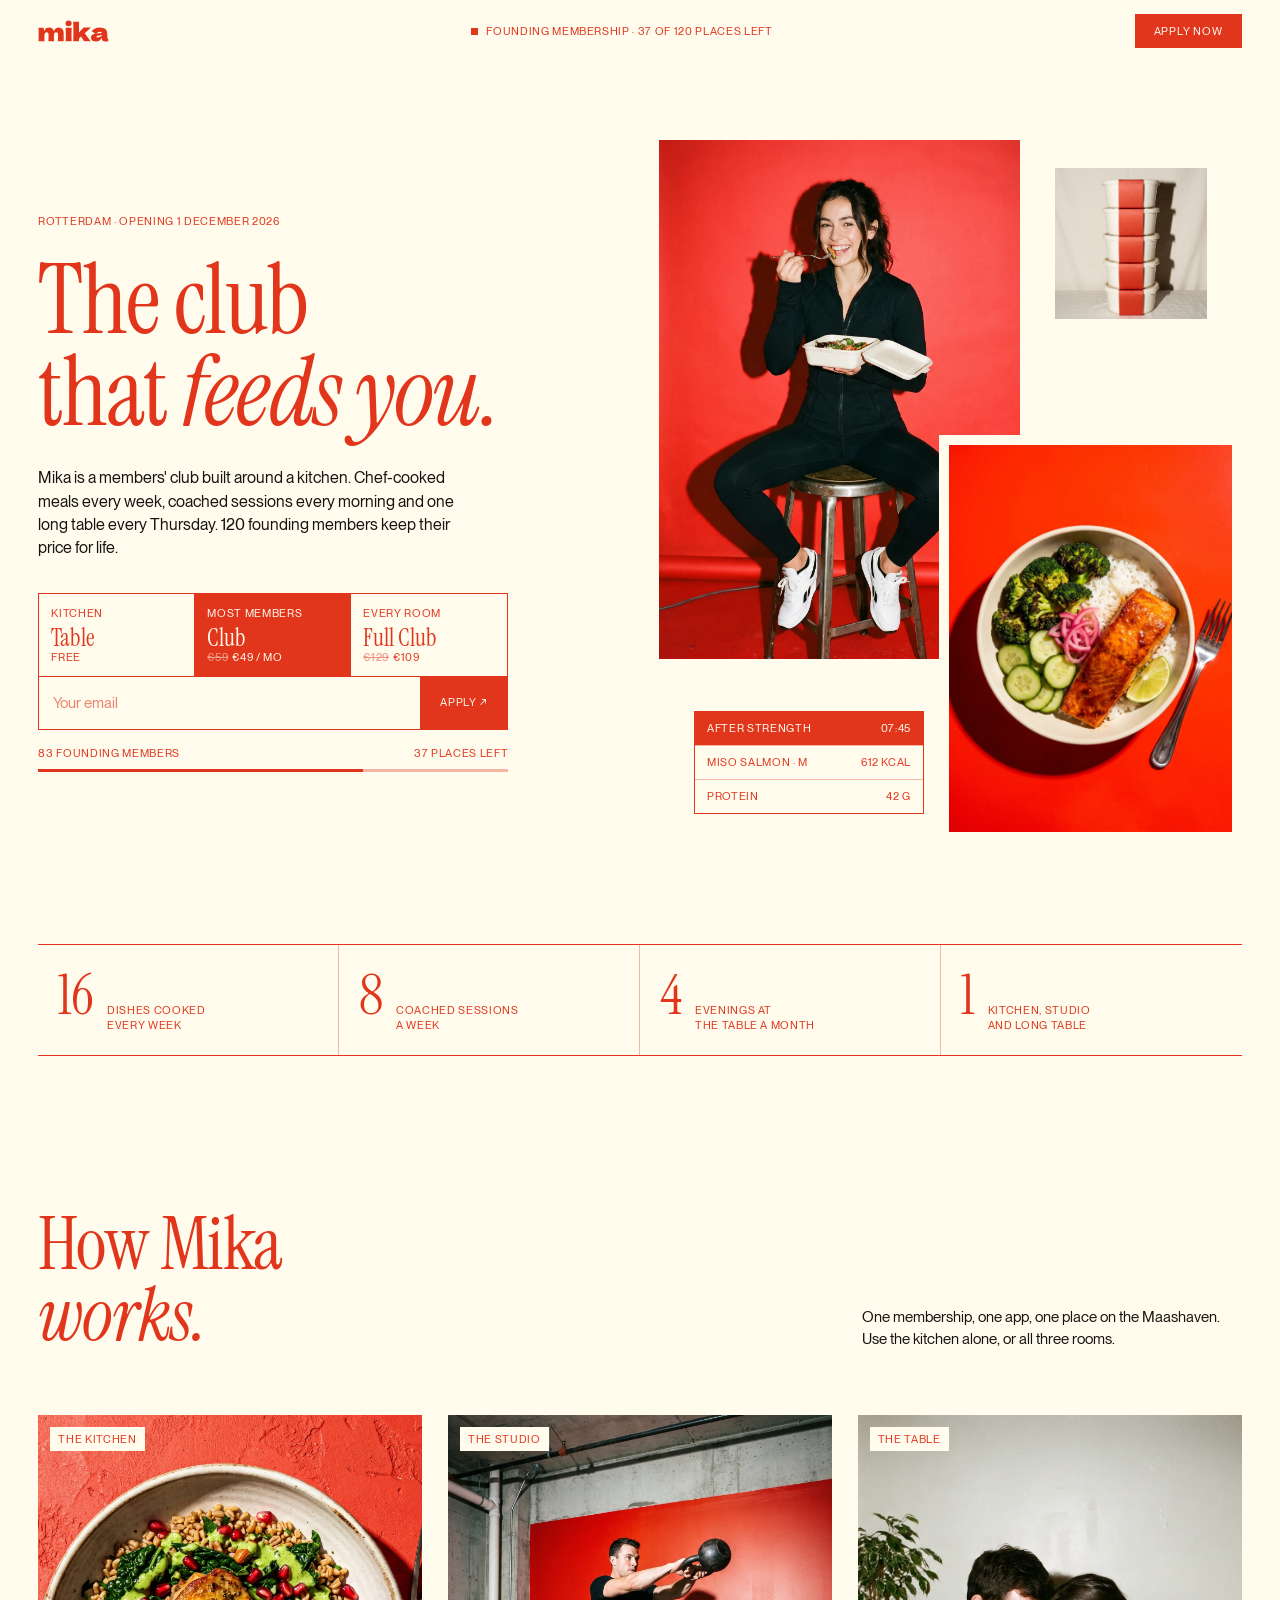
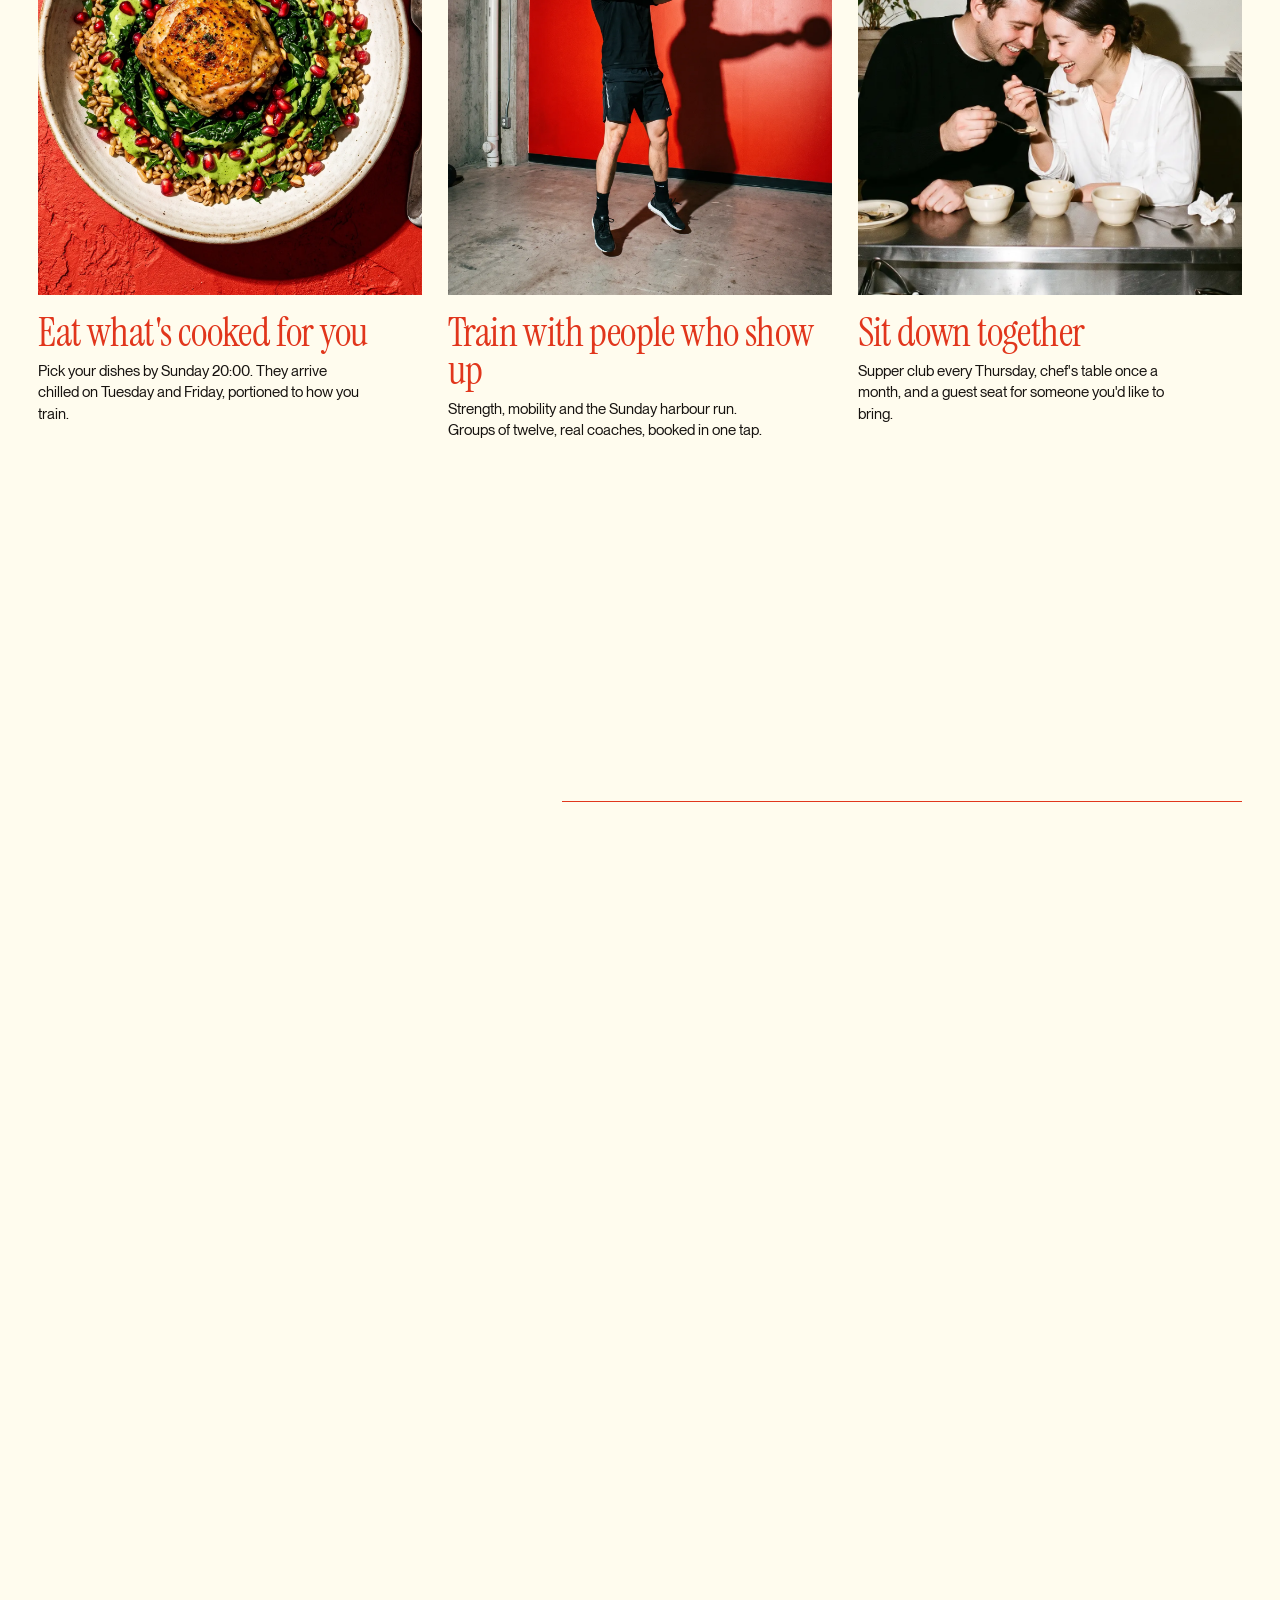
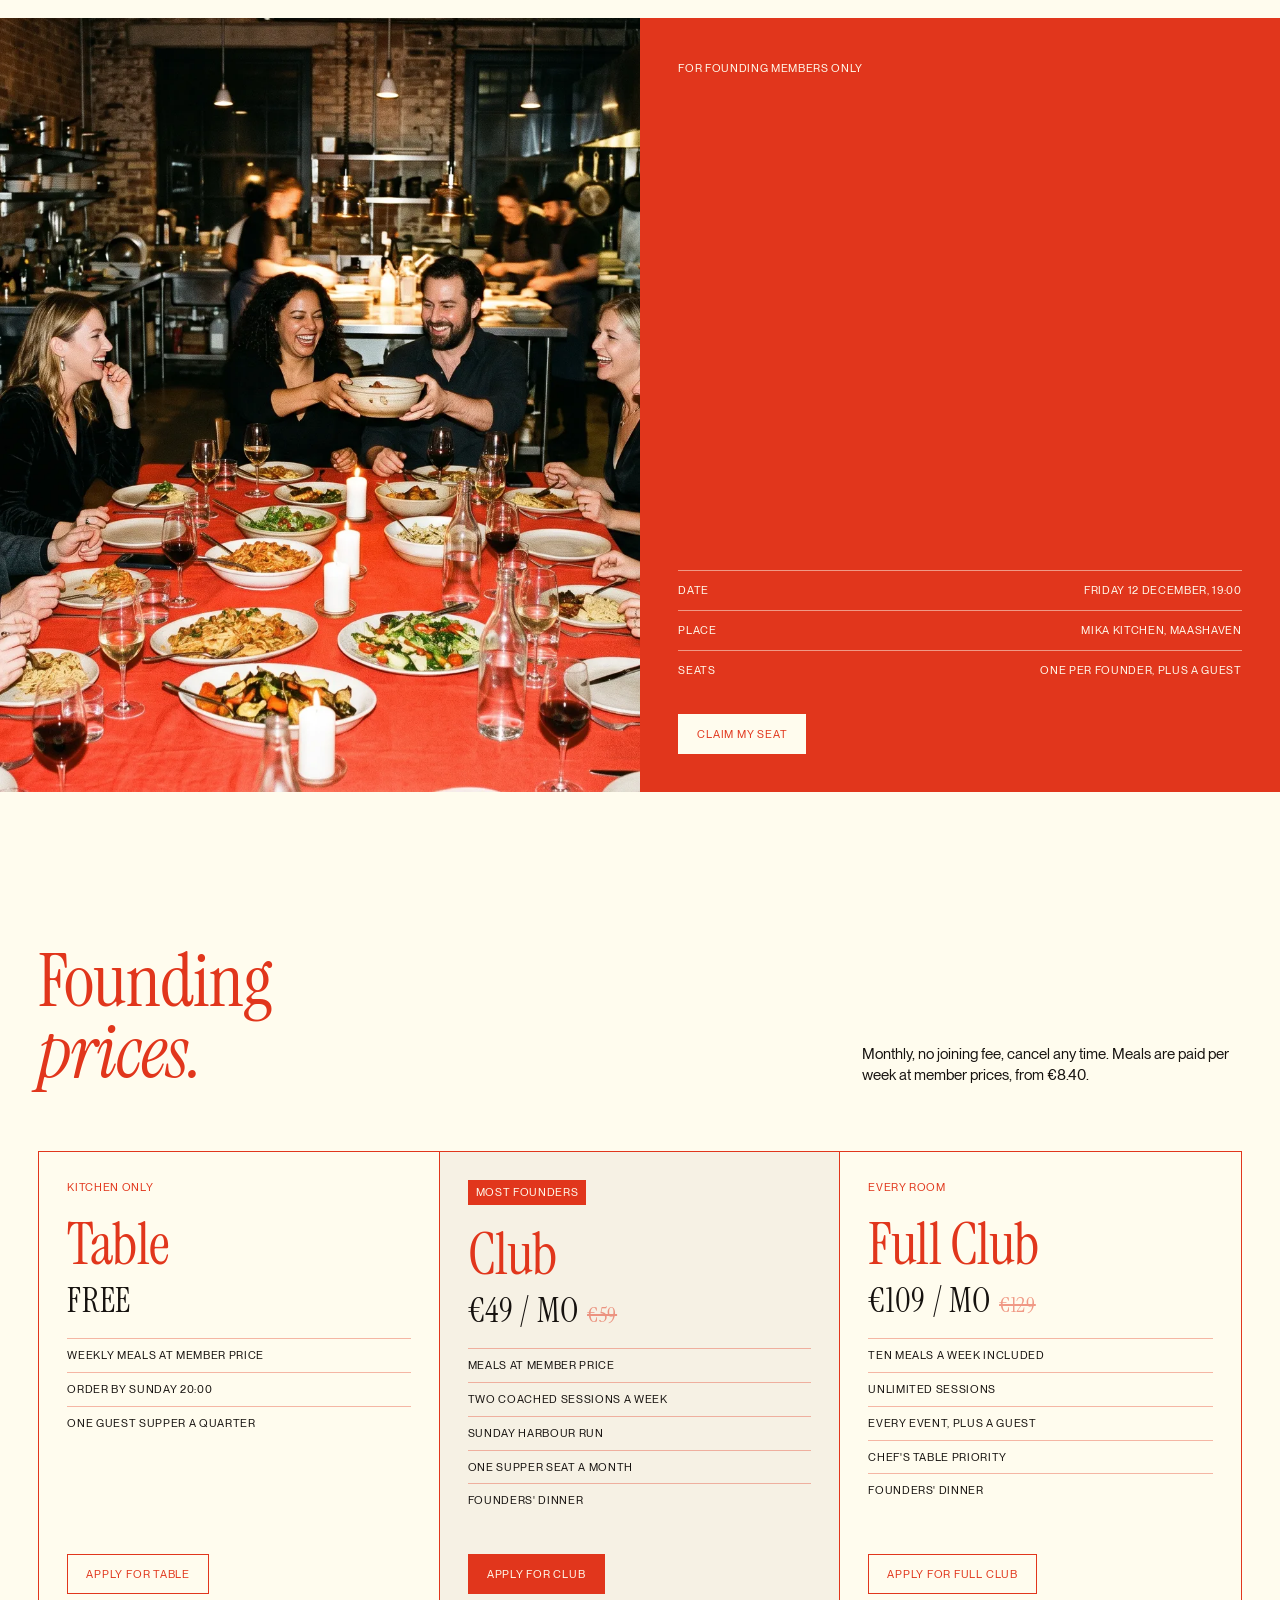
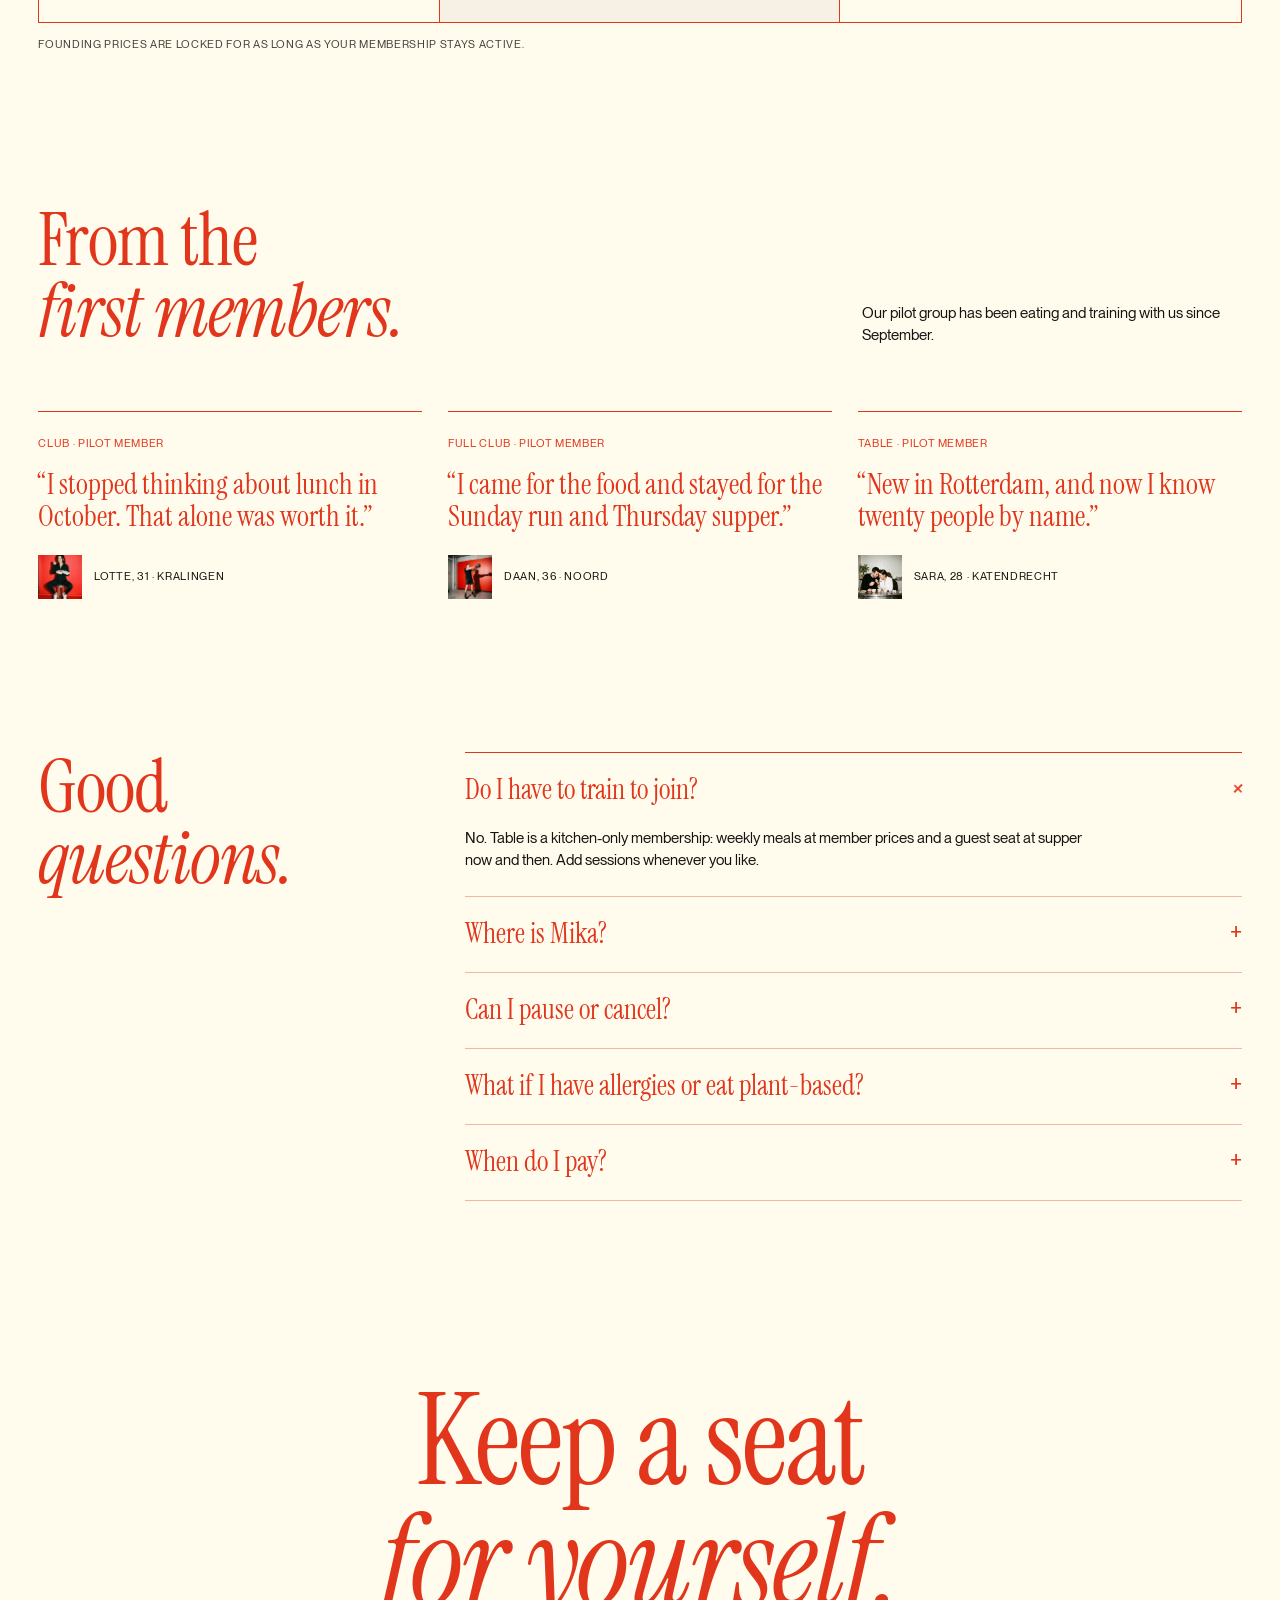
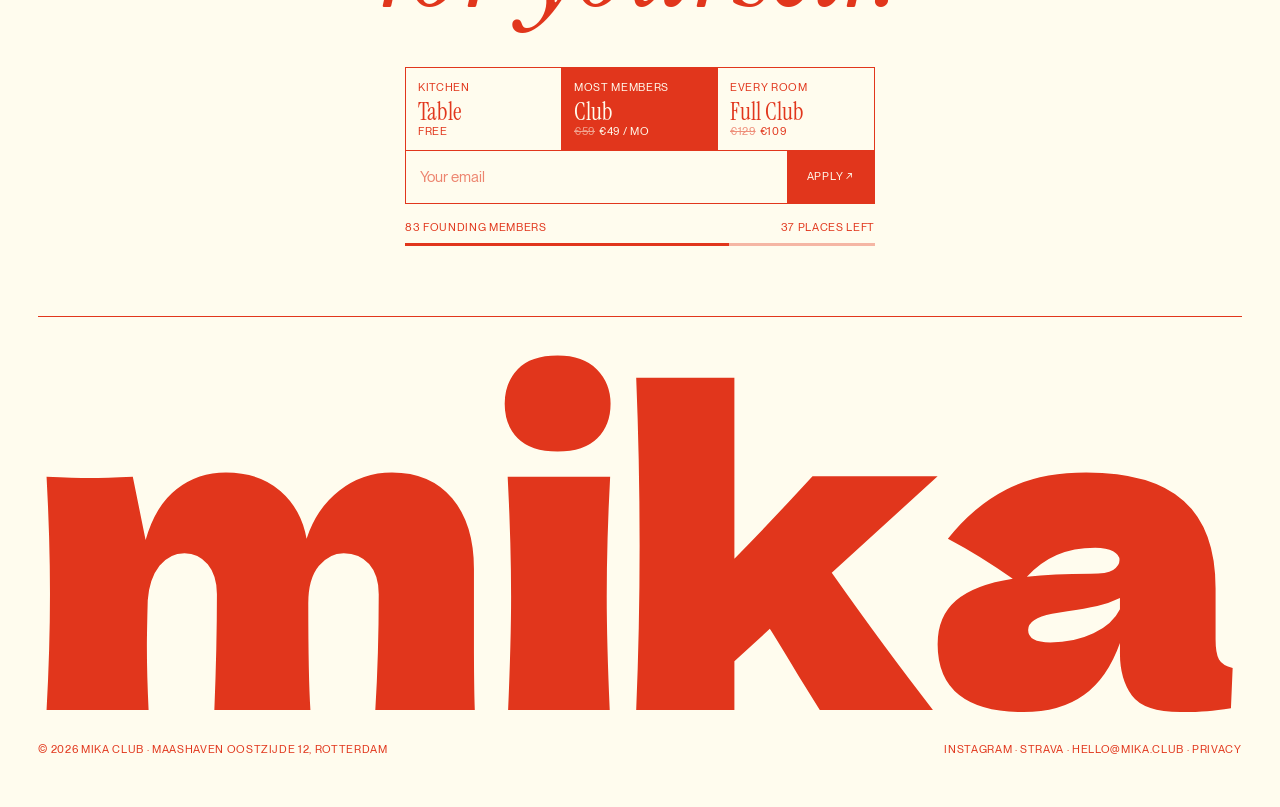
==== index.html @ 48dbf52e "Mika: founding landing page and three homepage directions Co-Authored-By: Claude Opus 5.5 <noreply@a" ====
<!doctype html>
<html lang="en">
<head>
<meta charset="utf-8">
<meta name="viewport" content="width=device-width,initial-scale=1">
<title>Mika · Founding membership</title>
<meta name="description" content="Mika is a members' club in Rotterdam: chef-cooked meals, coached sessions and evenings at one long table. 120 founding places.">
<link rel="stylesheet" href="css/base.css">
<style>
body{color:var(--red)}
.nav{position:sticky;top:0;z-index:30;display:flex;justify-content:space-between;align-items:center;padding:14px var(--pad);background:var(--cream);border-bottom:1px solid transparent;transition:border-color .3s}
.nav.line{border-color:var(--rule)}
.nav .wm{height:22px}
.nav .mid{display:flex;gap:8px;align-items:center}
.nav .dot{width:7px;height:7px;background:var(--red);animation:bl 1.6s infinite}
@keyframes bl{50%{opacity:.25}}
.nav .btn{height:34px}

/* hero */
.hero{display:grid;grid-template-columns:1fr 1fr;gap:var(--pad);padding:clamp(40px,6vw,80px) var(--pad) clamp(70px,8vw,110px);min-height:calc(100vh - 62px);align-items:center}
.hero h1{font-size:clamp(64px,7.6vw,124px)}
.hero h1 em{font-style:italic}
.hero .lead{max-width:440px;margin:28px 0 34px;color:var(--ink);font-size:16px}
.apply{max-width:470px;border:1px solid var(--red);background:var(--cream)}
.apply .seg{display:grid;grid-template-columns:repeat(3,1fr)}
.apply .seg label{position:relative;cursor:pointer;padding:12px 12px 11px;border-right:1px solid var(--red);border-bottom:1px solid var(--red)}
.apply .seg label:last-child{border-right:0}
.apply .seg input{position:absolute;opacity:0}
.apply .seg b{display:block;font-family:var(--serif);font-weight:400;font-size:24px;line-height:1;text-transform:none;letter-spacing:0;margin-top:5px}
.apply .seg s{opacity:.55;margin-right:4px}
.apply .seg label:has(input:checked){background:var(--red);color:var(--cream)}
.apply .row{display:flex}
.apply input[type=email]{flex:1;min-width:0;border:0;background:none;font:inherit;font-size:15px;color:var(--ink);padding:0 14px;height:52px;outline:0}
.apply input[type=email]::placeholder{color:var(--red);opacity:.6}
.apply button{background:var(--red);color:var(--cream);padding:0 20px;font-size:11px;letter-spacing:.07em;text-transform:uppercase;transition:background .2s}
.apply button:hover{background:var(--ink)}
.apply.sent .row{display:none}
.apply .ok{display:none;padding:16px 14px;color:var(--ink)}
.apply.sent .ok{display:block}
.meter{max-width:470px;margin-top:16px}
.meter .bar{height:3px;background:var(--rule);margin-top:8px}
.meter .bar i{display:block;height:100%;width:69%;background:var(--red)}
.meter .t{display:flex;justify-content:space-between}

.collage{position:relative;height:min(78vh,760px)}
.collage figure{position:absolute;overflow:hidden}
.collage .c1{left:0;top:0;width:62%;height:74%}
.collage .c2{right:0;bottom:0;width:52%;height:58%;border:10px solid var(--cream)}
.collage .c3{right:6%;top:4%;width:26%;aspect-ratio:1}
.collage .slip{position:absolute;left:6%;bottom:4%;width:230px;background:var(--cream);border:1px solid var(--red)}
.slip div{display:flex;justify-content:space-between;padding:9px 12px;border-top:1px solid var(--rule)}
.slip div:first-child{border-top:0;background:var(--red);color:var(--cream)}

/* strip */
.strip{display:grid;grid-template-columns:repeat(4,1fr);border-block:1px solid var(--red);margin:0 var(--pad)}
.strip div{padding:22px 20px;border-right:1px solid var(--rule);display:flex;align-items:baseline;gap:14px}
.strip div:last-child{border-right:0}
.strip b{font-family:var(--serif);font-weight:400;font-size:56px;line-height:1;letter-spacing:-.02em}

.sec{padding:clamp(110px,12vw,180px) var(--pad) 0}
.hd{display:grid;grid-template-columns:1fr 1fr;gap:var(--pad);align-items:end;margin-bottom:clamp(44px,5vw,70px)}
.hd h2{font-size:clamp(50px,5.8vw,92px)}
.hd h2 em{font-style:italic}
.hd p{max-width:380px;justify-self:end;color:var(--ink)}

.steps{display:grid;grid-template-columns:repeat(3,1fr);gap:clamp(14px,2vw,26px)}
.step .im{aspect-ratio:4/5;overflow:hidden;position:relative}
.step .im span{position:absolute;left:12px;top:12px;background:var(--cream);padding:5px 8px}
.step h3{font-size:40px;margin:18px 0 10px}
.step p{color:var(--ink);max-width:330px}

.perks{display:grid;grid-template-columns:5fr 7fr;gap:var(--pad);align-items:start}
.perks .im{aspect-ratio:4/5;overflow:hidden;position:sticky;top:90px}
.perks ol{list-style:none;border-top:1px solid var(--red);counter-reset:p}
.perks li{display:grid;grid-template-columns:70px 1fr auto;gap:18px;align-items:baseline;padding:24px 0;border-bottom:1px solid var(--rule)}
.perks li::before{counter-increment:p;content:counter(p,upper-roman);font-family:var(--serif);font-size:26px}
.perks h3{font-size:clamp(32px,3vw,44px)}
.perks li p{color:var(--ink);margin-top:8px;max-width:440px}
.perks .tag{white-space:nowrap}

.band{margin-top:clamp(110px,12vw,180px);display:grid;grid-template-columns:1fr 1fr;background:var(--red);color:var(--cream)}
.band .im{min-height:86vh;overflow:hidden}
.band .tx{padding:var(--pad);display:flex;flex-direction:column;justify-content:space-between}
.band h2{font-size:clamp(58px,6.6vw,108px);margin-top:18px}
.band h2 em{font-style:italic}
.band p{max-width:400px;margin-top:22px;font-size:16px}
.band .list div{display:flex;justify-content:space-between;padding:12px 0;border-top:1px solid rgba(255,252,238,.5)}
.band .btn{margin-top:24px;background:var(--cream);color:var(--red);border-color:var(--cream)}

.price{display:grid;grid-template-columns:repeat(3,1fr);border:1px solid var(--red)}
.pc{padding:28px;display:flex;flex-direction:column;gap:12px;border-right:1px solid var(--red);min-height:470px}
.pc:last-child{border-right:0}
.pc.hi{background:var(--paper)}
.pc .flag{align-self:flex-start;background:var(--red);color:var(--cream);padding:5px 8px}
.pc h3{font-size:58px;margin-top:10px}
.pc .pr{font-family:var(--serif);font-size:34px;color:var(--ink);line-height:1}
.pc .pr s{color:var(--red);opacity:.5;font-size:22px;margin-left:8px}
.pc ul{list-style:none;flex:1;margin-top:8px;color:var(--ink)}
.pc li{padding:9px 0;border-top:1px solid var(--rule)}
.pc .btn{align-self:flex-start}
.pc.hi .btn{background:var(--red);color:var(--cream);border-color:var(--red)}
.note{margin-top:14px;color:var(--ink);opacity:.8}

.voices{display:grid;grid-template-columns:repeat(3,1fr);gap:clamp(14px,2vw,26px)}
.voice{border-top:1px solid var(--red);padding-top:20px}
.voice blockquote{font-family:var(--serif);font-size:clamp(26px,2.3vw,34px);line-height:1.08;margin:16px 0 22px}
.voice .who{display:flex;gap:12px;align-items:center;color:var(--ink)}
.voice .who i{width:44px;height:44px;overflow:hidden;display:block;flex:none}

.faq{border-top:1px solid var(--red);max-width:980px}
.faq details{border-bottom:1px solid var(--rule)}
.faq summary{list-style:none;cursor:pointer;display:flex;justify-content:space-between;gap:20px;padding:22px 0;font-family:var(--serif);font-size:clamp(24px,2.2vw,32px);line-height:1.1}
.faq summary::-webkit-details-marker{display:none}
.faq summary::after{content:"+";font-family:var(--sans);font-size:22px;transition:transform .3s}
.faq details[open] summary::after{transform:rotate(45deg)}
.faq p{color:var(--ink);max-width:640px;padding:0 0 24px}
.faqwrap{display:grid;grid-template-columns:4fr 8fr;gap:var(--pad)}
.faqwrap h2{font-size:clamp(50px,5.8vw,92px)}

.final{text-align:center;padding:clamp(130px,14vw,210px) var(--pad) 70px}
.final h2{font-size:clamp(70px,10vw,160px)}
.final h2 em{font-style:italic}
.final .apply{margin:44px auto 0;text-align:left}
.final .meter{margin:16px auto 0}
footer{padding:0 var(--pad) 50px}
footer .wm{width:100%;height:auto;border-top:1px solid var(--red);padding-top:30px}
footer .row{display:flex;justify-content:space-between;flex-wrap:wrap;gap:10px;margin-top:22px}

.mcta{display:none}
@media (max-width:900px){
  .nav .mid{display:none}
  .hero,.hd,.perks,.band,.faqwrap{grid-template-columns:1fr}
  .hero{min-height:0}
  .collage{height:110vw}
  .hd p{justify-self:start}
  .strip{grid-template-columns:1fr 1fr}.strip div:nth-child(2){border-right:0}.strip div:nth-child(-n+2){border-bottom:1px solid var(--rule)}
  .strip b{font-size:42px}
  .steps,.price,.voices{grid-template-columns:1fr}
  .pc{border-right:0;border-bottom:1px solid var(--red);min-height:0}
  .perks .im{position:static}
  .perks li{grid-template-columns:44px 1fr}.perks .tag{grid-column:2;justify-self:start}
  .band .im{min-height:60vh}
  .apply .seg b{font-size:20px}
  .mcta{display:flex;position:fixed;left:12px;right:12px;bottom:12px;z-index:40;justify-content:center;height:48px;align-items:center;background:var(--red);color:var(--cream);font-size:11px;letter-spacing:.07em;text-transform:uppercase}
}
</style>
</head>
<body>
<header class="nav cap" id="nav">
  <a href="#top" aria-label="Mika"><svg class="wm" viewBox="0 0 2818 875"><use href="#wl"/></svg></a>
  <div class="mid"><i class="dot"></i><span>Founding membership · 37 of 120 places left</span></div>
  <a class="btn fill" href="#apply">Apply now</a>
</header>

<section class="hero" id="top">
  <div>
    <span class="cap reveal">Rotterdam · Opening 1 December 2026</span>
    <h1 class="serif reveal" style="margin-top:22px">The club<br>that <em>feeds you.</em></h1>
    <p class="lead reveal">Mika is a members' club built around a kitchen. Chef-cooked meals every week, coached sessions every morning and one long table every Thursday. 120 founding members keep their price for life.</p>
    <form class="apply cap reveal" id="apply" onsubmit="return send(this)">
      <div class="seg" role="radiogroup" aria-label="Membership">
        <label><input type="radio" name="m" value="Table">Kitchen<b>Table</b>Free</label>
        <label><input type="radio" name="m" value="Club" checked>Most members<b>Club</b><s>€59</s>€49 / mo</label>
        <label><input type="radio" name="m" value="Full Club">Every room<b>Full Club</b><s>€129</s>€109</label>
      </div>
      <div class="row"><input type="email" required placeholder="Your email" aria-label="Email"><button type="submit">Apply ↗</button></div>
      <div class="ok">You're on the list for <span class="pick">Club</span>. We'll email your founding invite before 1 December.</div>
    </form>
    <div class="meter cap reveal"><div class="t"><span>83 founding members</span><span>37 places left</span></div><div class="bar"><i></i></div></div>
  </div>
  <div class="collage reveal">
    <figure class="c1"><img src="img/athlete.webp" alt="A member eating from a Mika container after training"></figure>
    <figure class="c3"><img src="img/stack.webp" alt="Mika containers stacked"></figure>
    <figure class="c2"><img src="img/hero-salmon.webp" alt="Miso salmon bowl on red"></figure>
    <div class="slip cap"><div><span>After strength</span><span>07:45</span></div><div><span>Miso salmon · M</span><span>612 kcal</span></div><div><span>Protein</span><span>42 g</span></div></div>
  </div>
</section>

<div class="strip cap">
  <div><b>16</b><span>dishes cooked<br>every week</span></div>
  <div><b>8</b><span>coached sessions<br>a week</span></div>
  <div><b>4</b><span>evenings at<br>the table a month</span></div>
  <div><b>1</b><span>kitchen, studio<br>and long table</span></div>
</div>

<section class="sec">
  <div class="hd"><h2 class="serif reveal">How Mika<br><em>works.</em></h2><p class="reveal">One membership, one app, one place on the Maashaven. Use the kitchen alone, or all three rooms.</p></div>
  <div class="steps">
    <article class="step reveal"><div class="im"><img src="img/chicken.webp" alt="Chicken freekeh bowl"><span class="cap">The kitchen</span></div><h3 class="serif">Eat what's cooked for you</h3><p>Pick your dishes by Sunday 20:00. They arrive chilled on Tuesday and Friday, portioned to how you train.</p></article>
    <article class="step reveal"><div class="im"><img src="img/kettlebell.webp" alt="Kettlebell training"><span class="cap">The studio</span></div><h3 class="serif">Train with people who show up</h3><p>Strength, mobility and the Sunday harbour run. Groups of twelve, real coaches, booked in one tap.</p></article>
    <article class="step reveal"><div class="im"><img src="img/counter.webp" alt="Members sharing food"><span class="cap">The table</span></div><h3 class="serif">Sit down together</h3><p>Supper club every Thursday, chef's table once a month, and a guest seat for someone you'd like to bring.</p></article>
  </div>
</section>

<section class="sec">
  <div class="hd"><h2 class="serif reveal">Why join<br><em>as a founder.</em></h2><p class="reveal">Founding membership closes when 120 places are taken or on 1 December, whichever comes first.</p></div>
  <div class="perks">
    <div class="im reveal"><img src="img/group.webp" alt="Mika founding members" style="object-position:30% 50%"></div>
    <ol>
      <li class="reveal"><div><h3 class="serif">Your price, for life</h3><p>Club at €49 instead of €59, Full Club at €109 instead of €129, for as long as you stay a member.</p></div><span class="tag cap">Save up to €240 a year</span></li>
      <li class="reveal"><div><h3 class="serif">The founders' dinner</h3><p>One night only, on Friday 12 December, before the doors open to everyone else.</p></div><span class="tag cap">120 seats</span></li>
      <li class="reveal"><div><h3 class="serif">First pick, every week</h3><p>Founders book sessions and supper seats 24 hours before everyone else.</p></div><span class="tag cap">Priority booking</span></li>
      <li class="reveal"><div><h3 class="serif">Three guest passes</h3><p>Bring a friend to a session, a supper or both. On us, in your first three months.</p></div><span class="tag cap">Worth €75</span></li>
      <li class="reveal"><div><h3 class="serif">Your name on the table</h3><p>Every founder is engraved on the long table in the Maashaven kitchen.</p></div><span class="tag cap">Permanent</span></li>
    </ol>
  </div>
</section>

<section class="band">
  <div class="im"><img src="img/supper.webp" alt="A long red table at a Mika supper"></div>
  <div class="tx">
    <div>
      <span class="cap">For founding members only</span>
      <h2 class="serif reveal">The founders'<br><em>dinner.</em></h2>
      <p class="reveal">Six courses from our head chef, the whole kitchen open, and the first time all 120 founders sit at one table.</p>
    </div>
    <div class="cap">
      <div class="list"><div><span>Date</span><span>Friday 12 December, 19:00</span></div><div><span>Place</span><span>Mika kitchen, Maashaven</span></div><div><span>Seats</span><span>One per founder, plus a guest</span></div></div>
      <a class="btn" href="#apply">Claim my seat</a>
    </div>
  </div>
</section>

<section class="sec">
  <div class="hd"><h2 class="serif reveal">Founding<br><em>prices.</em></h2><p class="reveal">Monthly, no joining fee, cancel any time. Meals are paid per week at member prices, from €8.40.</p></div>
  <div class="price cap">
    <div class="pc reveal"><span>Kitchen only</span><h3 class="serif">Table</h3><span class="pr">Free</span><ul><li>Weekly meals at member price</li><li>Order by Sunday 20:00</li><li>One guest supper a quarter</li></ul><a class="btn" href="#apply">Apply for Table</a></div>
    <div class="pc hi reveal"><span class="flag">Most founders</span><h3 class="serif">Club</h3><span class="pr">€49 / mo<s>€59</s></span><ul><li>Meals at member price</li><li>Two coached sessions a week</li><li>Sunday harbour run</li><li>One supper seat a month</li><li>Founders' dinner</li></ul><a class="btn" href="#apply" data-pick="Club">Apply for Club</a></div>
    <div class="pc reveal"><span>Every room</span><h3 class="serif">Full Club</h3><span class="pr">€109 / mo<s>€129</s></span><ul><li>Ten meals a week included</li><li>Unlimited sessions</li><li>Every event, plus a guest</li><li>Chef's table priority</li><li>Founders' dinner</li></ul><a class="btn" href="#apply" data-pick="Full Club">Apply for Full Club</a></div>
  </div>
  <p class="note cap">Founding prices are locked for as long as your membership stays active.</p>
</section>

<section class="sec">
  <div class="hd"><h2 class="serif reveal">From the<br><em>first members.</em></h2><p class="reveal">Our pilot group has been eating and training with us since September.</p></div>
  <div class="voices">
    <div class="voice reveal"><span class="cap">Club · Pilot member</span><blockquote>“I stopped thinking about lunch in October. That alone was worth it.”</blockquote><div class="who cap"><i><img src="img/athlete.webp" alt=""></i><span>Lotte, 31 · Kralingen</span></div></div>
    <div class="voice reveal"><span class="cap">Full Club · Pilot member</span><blockquote>“I came for the food and stayed for the Sunday run and Thursday supper.”</blockquote><div class="who cap"><i><img src="img/kettlebell.webp" alt=""></i><span>Daan, 36 · Noord</span></div></div>
    <div class="voice reveal"><span class="cap">Table · Pilot member</span><blockquote>“New in Rotterdam, and now I know twenty people by name.”</blockquote><div class="who cap"><i><img src="img/counter.webp" alt=""></i><span>Sara, 28 · Katendrecht</span></div></div>
  </div>
</section>

<section class="sec">
  <div class="faqwrap">
    <h2 class="serif reveal">Good<br><em>questions.</em></h2>
    <div class="faq">
      <details open><summary>Do I have to train to join?</summary><p>No. Table is a kitchen-only membership: weekly meals at member prices and a guest seat at supper now and then. Add sessions whenever you like.</p></details>
      <details><summary>Where is Mika?</summary><p>The kitchen, studio and long table are on the Maashaven in Rotterdam-Zuid. Meals are delivered by electric van across Rotterdam on Tuesday and Friday.</p></details>
      <details><summary>Can I pause or cancel?</summary><p>Yes, any week before Sunday 20:00, from the app. Pausing keeps your founding price; cancelling releases it to the waitlist.</p></details>
      <details><summary>What if I have allergies or eat plant-based?</summary><p>Every dish lists its allergens, and at least four of the sixteen dishes each week are plant-based. Your profile filters out what you can't eat.</p></details>
      <details><summary>When do I pay?</summary><p>Nothing until 1 December. We'll send your founding invite first, and your membership starts when you accept it.</p></details>
    </div>
  </div>
</section>

<section class="final">
  <h2 class="serif reveal">Keep a seat<br><em>for yourself.</em></h2>
  <form class="apply cap reveal" onsubmit="return send(this)">
    <div class="seg" role="radiogroup" aria-label="Membership">
      <label><input type="radio" name="m2" value="Table">Kitchen<b>Table</b>Free</label>
      <label><input type="radio" name="m2" value="Club" checked>Most members<b>Club</b><s>€59</s>€49 / mo</label>
      <label><input type="radio" name="m2" value="Full Club">Every room<b>Full Club</b><s>€129</s>€109</label>
    </div>
    <div class="row"><input type="email" required placeholder="Your email" aria-label="Email"><button type="submit">Apply ↗</button></div>
    <div class="ok">You're on the list for <span class="pick">Club</span>. We'll email your founding invite before 1 December.</div>
  </form>
  <div class="meter cap"><div class="t"><span>83 founding members</span><span>37 places left</span></div><div class="bar"><i></i></div></div>
</section>

<footer class="cap">
  <svg class="wm" viewBox="0 0 2818 875"><use href="#wl"/></svg>
  <div class="row"><span>© 2026 Mika Club · Maashaven Oostzijde 12, Rotterdam</span><span>Instagram · Strava · hello@mika.club · Privacy</span></div>
</footer>

<a class="mcta" href="#apply">Apply for a founding place</a>

<script src="js/base.js"></script>
<script>
function send(f){
  var r=f.querySelector('input[type=radio]:checked');
  f.querySelector('.pick').textContent=r?r.value:'Mika';
  f.classList.add('sent');return false;
}
document.querySelectorAll('[data-pick]').forEach(function(a){a.addEventListener('click',function(){
  var v=a.dataset.pick;document.querySelectorAll('#apply input[name=m]').forEach(function(i){i.checked=i.value===v});
})});
addEventListener('scroll',function(){document.getElementById('nav').classList.toggle('line',scrollY>20)},{passive:true});
</script>
</body>
</html>
---- css/base.css ----
@font-face{font-family:"Serif";src:url(../fonts/instrument-serif-latin-400-normal.woff2) format("woff2");font-weight:400;font-style:normal;font-display:swap}
@font-face{font-family:"Serif";src:url(../fonts/instrument-serif-latin-400-italic.woff2) format("woff2");font-weight:400;font-style:italic;font-display:swap}
@font-face{font-family:"Neue";src:url(../fonts/ppneue.woff2) format("woff2");font-weight:400;font-display:swap}

:root{
  --red:#E1361C;
  --red-d:#C42A13;
  --cream:#FFFCEE;
  --paper:#F6F1E4;
  --ink:#16120F;
  --rule:rgba(225,54,28,.35);
  --serif:"Serif",Georgia,serif;
  --sans:"Neue","Helvetica Neue",Helvetica,Arial,sans-serif;
  --pad:clamp(18px,3vw,44px);
}
*{box-sizing:border-box;margin:0;padding:0;border-radius:0!important}
html{-webkit-text-size-adjust:100%;scroll-behavior:smooth}
body{font-family:var(--sans);font-size:15px;line-height:1.45;color:var(--ink);background:var(--cream);-webkit-font-smoothing:antialiased}
img{display:block;width:100%;height:100%;object-fit:cover}
a{color:inherit;text-decoration:none}
button{font:inherit;color:inherit;background:none;border:0;cursor:pointer}
.cap{font-size:11px;letter-spacing:.06em;text-transform:uppercase;line-height:1.35}
.serif{font-family:var(--serif);font-weight:400;letter-spacing:-.015em;line-height:.95;text-transform:none}
[hidden]{display:none!important}
.ul{text-decoration:underline;text-underline-offset:3px;text-decoration-thickness:1px}
sup{font-family:var(--sans);font-size:.16em;letter-spacing:0;vertical-align:top;position:relative;top:.55em;margin-left:.15em}
.wm{display:block;height:1em;width:auto}
.btn{display:inline-flex;align-items:center;gap:10px;height:40px;padding:0 18px;font-size:11px;letter-spacing:.07em;text-transform:uppercase;border:1px solid currentColor;transition:background .2s,color .2s}
.btn.fill{background:var(--red);border-color:var(--red);color:var(--cream)}
.btn.fill:hover{background:var(--ink);border-color:var(--ink)}
.tag{display:inline-flex;align-items:center;height:26px;padding:0 10px;font-size:11px;letter-spacing:.05em;text-transform:uppercase;border:1px solid currentColor}
.reveal{opacity:0;transform:translateY(14px);transition:opacity .8s ease,transform .8s ease}
.reveal.in{opacity:1;transform:none}
@media (prefers-reduced-motion:reduce){.reveal{opacity:1;transform:none;transition:none}}

/* option switcher */
.optbar{position:fixed;left:50%;bottom:16px;transform:translateX(-50%);z-index:90;display:flex;background:var(--ink);color:var(--cream);font-size:11px;letter-spacing:.06em;text-transform:uppercase}
.optbar a{padding:10px 14px;opacity:.6}
.optbar a.on{opacity:1;background:var(--red)}
.optbar a:hover{opacity:1}
.optbar{white-space:nowrap}
@media (max-width:600px){.optbar{font-size:10px}.optbar a{padding:9px 9px}.optbar a:first-child{display:none}}
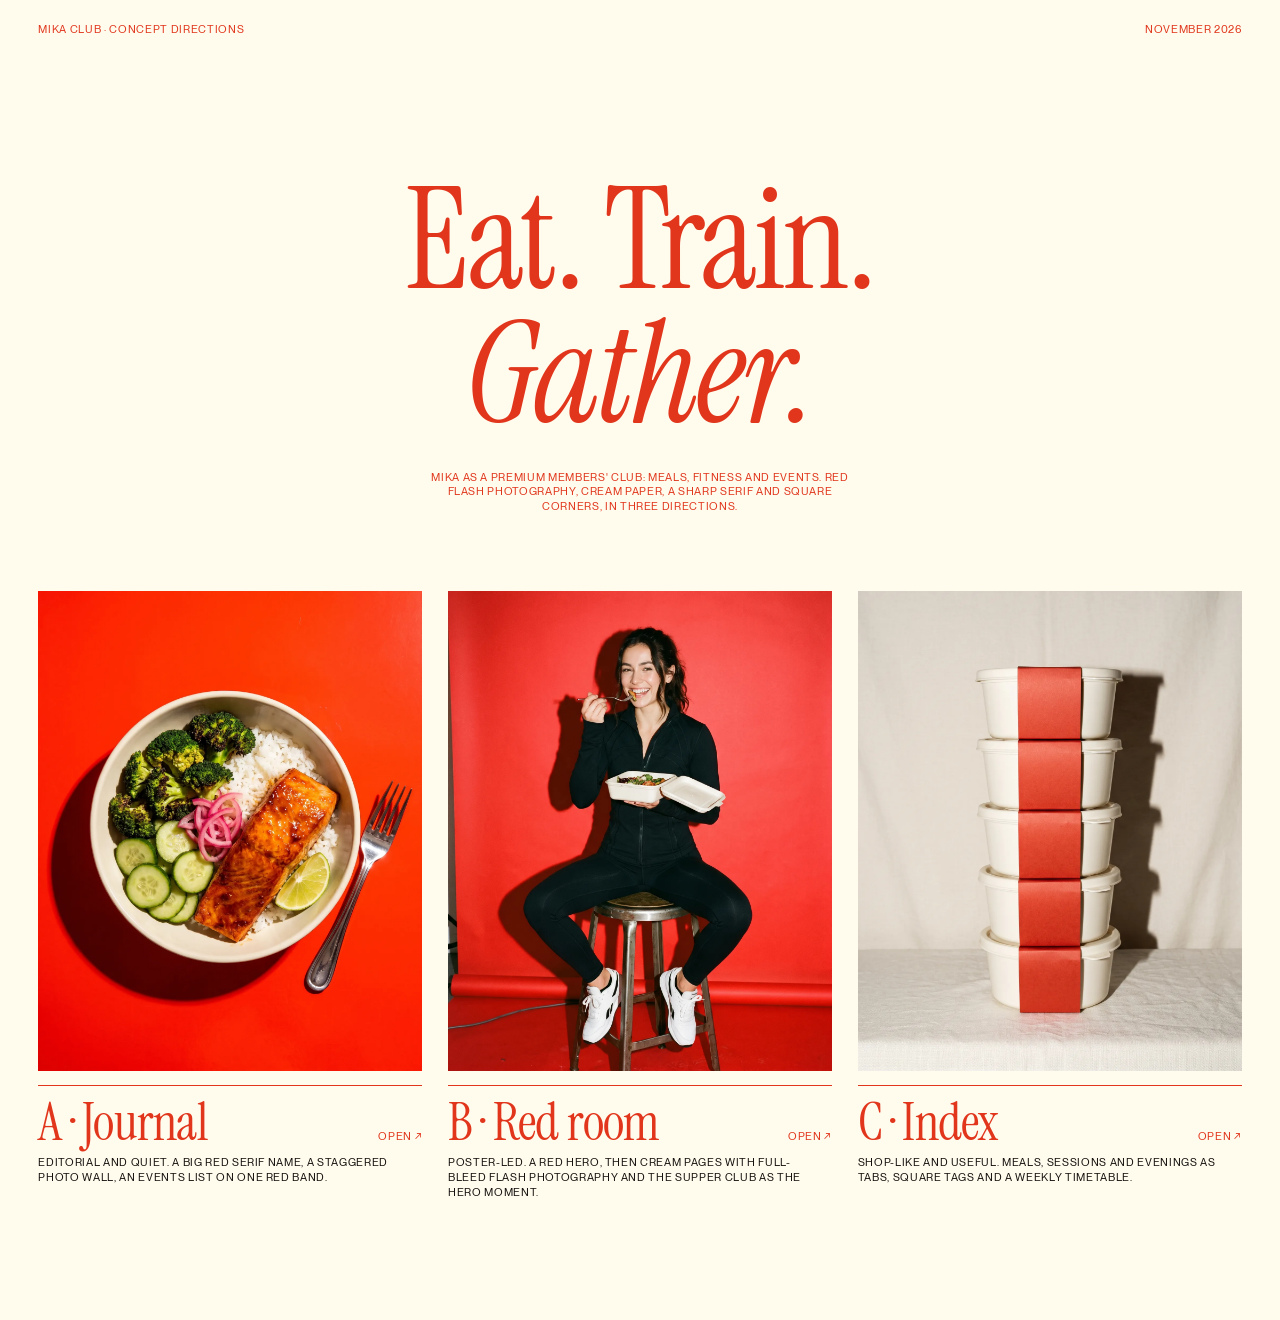
==== commit 7f61ba67: "Make the three-directions page the homepage; landing page moves to /landing.html Co-Authored-By: Cla" ====
--- a/index.html
+++ b/index.html
@@ -3,288 +3,36 @@
 <head>
 <meta charset="utf-8">
 <meta name="viewport" content="width=device-width,initial-scale=1">
-<title>Mika · Founding membership</title>
-<meta name="description" content="Mika is a members' club in Rotterdam: chef-cooked meals, coached sessions and evenings at one long table. 120 founding places.">
+<title>Mika Club · Three directions</title>
 <link rel="stylesheet" href="css/base.css">
 <style>
 body{color:var(--red)}
-.nav{position:sticky;top:0;z-index:30;display:flex;justify-content:space-between;align-items:center;padding:14px var(--pad);background:var(--cream);border-bottom:1px solid transparent;transition:border-color .3s}
-.nav.line{border-color:var(--rule)}
-.nav .wm{height:22px}
-.nav .mid{display:flex;gap:8px;align-items:center}
-.nav .dot{width:7px;height:7px;background:var(--red);animation:bl 1.6s infinite}
-@keyframes bl{50%{opacity:.25}}
-.nav .btn{height:34px}
-
-/* hero */
-.hero{display:grid;grid-template-columns:1fr 1fr;gap:var(--pad);padding:clamp(40px,6vw,80px) var(--pad) clamp(70px,8vw,110px);min-height:calc(100vh - 62px);align-items:center}
-.hero h1{font-size:clamp(64px,7.6vw,124px)}
+header{display:flex;justify-content:space-between;padding:22px var(--pad)}
+.hero{text-align:center;padding:clamp(60px,9vw,120px) var(--pad) clamp(50px,6vw,80px)}
+.hero h1{font-size:clamp(70px,11vw,170px)}
 .hero h1 em{font-style:italic}
-.hero .lead{max-width:440px;margin:28px 0 34px;color:var(--ink);font-size:16px}
-.apply{max-width:470px;border:1px solid var(--red);background:var(--cream)}
-.apply .seg{display:grid;grid-template-columns:repeat(3,1fr)}
-.apply .seg label{position:relative;cursor:pointer;padding:12px 12px 11px;border-right:1px solid var(--red);border-bottom:1px solid var(--red)}
-.apply .seg label:last-child{border-right:0}
-.apply .seg input{position:absolute;opacity:0}
-.apply .seg b{display:block;font-family:var(--serif);font-weight:400;font-size:24px;line-height:1;text-transform:none;letter-spacing:0;margin-top:5px}
-.apply .seg s{opacity:.55;margin-right:4px}
-.apply .seg label:has(input:checked){background:var(--red);color:var(--cream)}
-.apply .row{display:flex}
-.apply input[type=email]{flex:1;min-width:0;border:0;background:none;font:inherit;font-size:15px;color:var(--ink);padding:0 14px;height:52px;outline:0}
-.apply input[type=email]::placeholder{color:var(--red);opacity:.6}
-.apply button{background:var(--red);color:var(--cream);padding:0 20px;font-size:11px;letter-spacing:.07em;text-transform:uppercase;transition:background .2s}
-.apply button:hover{background:var(--ink)}
-.apply.sent .row{display:none}
-.apply .ok{display:none;padding:16px 14px;color:var(--ink)}
-.apply.sent .ok{display:block}
-.meter{max-width:470px;margin-top:16px}
-.meter .bar{height:3px;background:var(--rule);margin-top:8px}
-.meter .bar i{display:block;height:100%;width:69%;background:var(--red)}
-.meter .t{display:flex;justify-content:space-between}
-
-.collage{position:relative;height:min(78vh,760px)}
-.collage figure{position:absolute;overflow:hidden}
-.collage .c1{left:0;top:0;width:62%;height:74%}
-.collage .c2{right:0;bottom:0;width:52%;height:58%;border:10px solid var(--cream)}
-.collage .c3{right:6%;top:4%;width:26%;aspect-ratio:1}
-.collage .slip{position:absolute;left:6%;bottom:4%;width:230px;background:var(--cream);border:1px solid var(--red)}
-.slip div{display:flex;justify-content:space-between;padding:9px 12px;border-top:1px solid var(--rule)}
-.slip div:first-child{border-top:0;background:var(--red);color:var(--cream)}
-
-/* strip */
-.strip{display:grid;grid-template-columns:repeat(4,1fr);border-block:1px solid var(--red);margin:0 var(--pad)}
-.strip div{padding:22px 20px;border-right:1px solid var(--rule);display:flex;align-items:baseline;gap:14px}
-.strip div:last-child{border-right:0}
-.strip b{font-family:var(--serif);font-weight:400;font-size:56px;line-height:1;letter-spacing:-.02em}
-
-.sec{padding:clamp(110px,12vw,180px) var(--pad) 0}
-.hd{display:grid;grid-template-columns:1fr 1fr;gap:var(--pad);align-items:end;margin-bottom:clamp(44px,5vw,70px)}
-.hd h2{font-size:clamp(50px,5.8vw,92px)}
-.hd h2 em{font-style:italic}
-.hd p{max-width:380px;justify-self:end;color:var(--ink)}
-
-.steps{display:grid;grid-template-columns:repeat(3,1fr);gap:clamp(14px,2vw,26px)}
-.step .im{aspect-ratio:4/5;overflow:hidden;position:relative}
-.step .im span{position:absolute;left:12px;top:12px;background:var(--cream);padding:5px 8px}
-.step h3{font-size:40px;margin:18px 0 10px}
-.step p{color:var(--ink);max-width:330px}
-
-.perks{display:grid;grid-template-columns:5fr 7fr;gap:var(--pad);align-items:start}
-.perks .im{aspect-ratio:4/5;overflow:hidden;position:sticky;top:90px}
-.perks ol{list-style:none;border-top:1px solid var(--red);counter-reset:p}
-.perks li{display:grid;grid-template-columns:70px 1fr auto;gap:18px;align-items:baseline;padding:24px 0;border-bottom:1px solid var(--rule)}
-.perks li::before{counter-increment:p;content:counter(p,upper-roman);font-family:var(--serif);font-size:26px}
-.perks h3{font-size:clamp(32px,3vw,44px)}
-.perks li p{color:var(--ink);margin-top:8px;max-width:440px}
-.perks .tag{white-space:nowrap}
-
-.band{margin-top:clamp(110px,12vw,180px);display:grid;grid-template-columns:1fr 1fr;background:var(--red);color:var(--cream)}
-.band .im{min-height:86vh;overflow:hidden}
-.band .tx{padding:var(--pad);display:flex;flex-direction:column;justify-content:space-between}
-.band h2{font-size:clamp(58px,6.6vw,108px);margin-top:18px}
-.band h2 em{font-style:italic}
-.band p{max-width:400px;margin-top:22px;font-size:16px}
-.band .list div{display:flex;justify-content:space-between;padding:12px 0;border-top:1px solid rgba(255,252,238,.5)}
-.band .btn{margin-top:24px;background:var(--cream);color:var(--red);border-color:var(--cream)}
-
-.price{display:grid;grid-template-columns:repeat(3,1fr);border:1px solid var(--red)}
-.pc{padding:28px;display:flex;flex-direction:column;gap:12px;border-right:1px solid var(--red);min-height:470px}
-.pc:last-child{border-right:0}
-.pc.hi{background:var(--paper)}
-.pc .flag{align-self:flex-start;background:var(--red);color:var(--cream);padding:5px 8px}
-.pc h3{font-size:58px;margin-top:10px}
-.pc .pr{font-family:var(--serif);font-size:34px;color:var(--ink);line-height:1}
-.pc .pr s{color:var(--red);opacity:.5;font-size:22px;margin-left:8px}
-.pc ul{list-style:none;flex:1;margin-top:8px;color:var(--ink)}
-.pc li{padding:9px 0;border-top:1px solid var(--rule)}
-.pc .btn{align-self:flex-start}
-.pc.hi .btn{background:var(--red);color:var(--cream);border-color:var(--red)}
-.note{margin-top:14px;color:var(--ink);opacity:.8}
-
-.voices{display:grid;grid-template-columns:repeat(3,1fr);gap:clamp(14px,2vw,26px)}
-.voice{border-top:1px solid var(--red);padding-top:20px}
-.voice blockquote{font-family:var(--serif);font-size:clamp(26px,2.3vw,34px);line-height:1.08;margin:16px 0 22px}
-.voice .who{display:flex;gap:12px;align-items:center;color:var(--ink)}
-.voice .who i{width:44px;height:44px;overflow:hidden;display:block;flex:none}
-
-.faq{border-top:1px solid var(--red);max-width:980px}
-.faq details{border-bottom:1px solid var(--rule)}
-.faq summary{list-style:none;cursor:pointer;display:flex;justify-content:space-between;gap:20px;padding:22px 0;font-family:var(--serif);font-size:clamp(24px,2.2vw,32px);line-height:1.1}
-.faq summary::-webkit-details-marker{display:none}
-.faq summary::after{content:"+";font-family:var(--sans);font-size:22px;transition:transform .3s}
-.faq details[open] summary::after{transform:rotate(45deg)}
-.faq p{color:var(--ink);max-width:640px;padding:0 0 24px}
-.faqwrap{display:grid;grid-template-columns:4fr 8fr;gap:var(--pad)}
-.faqwrap h2{font-size:clamp(50px,5.8vw,92px)}
-
-.final{text-align:center;padding:clamp(130px,14vw,210px) var(--pad) 70px}
-.final h2{font-size:clamp(70px,10vw,160px)}
-.final h2 em{font-style:italic}
-.final .apply{margin:44px auto 0;text-align:left}
-.final .meter{margin:16px auto 0}
-footer{padding:0 var(--pad) 50px}
-footer .wm{width:100%;height:auto;border-top:1px solid var(--red);padding-top:30px}
-footer .row{display:flex;justify-content:space-between;flex-wrap:wrap;gap:10px;margin-top:22px}
-
-.mcta{display:none}
-@media (max-width:900px){
-  .nav .mid{display:none}
-  .hero,.hd,.perks,.band,.faqwrap{grid-template-columns:1fr}
-  .hero{min-height:0}
-  .collage{height:110vw}
-  .hd p{justify-self:start}
-  .strip{grid-template-columns:1fr 1fr}.strip div:nth-child(2){border-right:0}.strip div:nth-child(-n+2){border-bottom:1px solid var(--rule)}
-  .strip b{font-size:42px}
-  .steps,.price,.voices{grid-template-columns:1fr}
-  .pc{border-right:0;border-bottom:1px solid var(--red);min-height:0}
-  .perks .im{position:static}
-  .perks li{grid-template-columns:44px 1fr}.perks .tag{grid-column:2;justify-self:start}
-  .band .im{min-height:60vh}
-  .apply .seg b{font-size:20px}
-  .mcta{display:flex;position:fixed;left:12px;right:12px;bottom:12px;z-index:40;justify-content:center;height:48px;align-items:center;background:var(--red);color:var(--cream);font-size:11px;letter-spacing:.07em;text-transform:uppercase}
-}
+.hero p{max-width:440px;margin:28px auto 0}
+.opts{display:grid;grid-template-columns:repeat(3,1fr);gap:clamp(14px,2vw,26px);padding:0 var(--pad) 120px}
+.opt .im{aspect-ratio:4/5;overflow:hidden}
+.opt img{transition:transform 1.2s cubic-bezier(.2,.7,.2,1)}
+.opt:hover img{transform:scale(1.04)}
+.opt .row{display:flex;justify-content:space-between;align-items:baseline;border-top:1px solid var(--red);margin-top:14px;padding-top:12px}
+.opt h2{font-size:52px}
+.opt p{color:var(--ink);margin-top:8px;max-width:360px}
+@media(max-width:860px){.opts{grid-template-columns:1fr}}
 </style>
 </head>
 <body>
-<header class="nav cap" id="nav">
-  <a href="#top" aria-label="Mika"><svg class="wm" viewBox="0 0 2818 875"><use href="#wl"/></svg></a>
-  <div class="mid"><i class="dot"></i><span>Founding membership · 37 of 120 places left</span></div>
-  <a class="btn fill" href="#apply">Apply now</a>
-</header>
-
-<section class="hero" id="top">
-  <div>
-    <span class="cap reveal">Rotterdam · Opening 1 December 2026</span>
-    <h1 class="serif reveal" style="margin-top:22px">The club<br>that <em>feeds you.</em></h1>
-    <p class="lead reveal">Mika is a members' club built around a kitchen. Chef-cooked meals every week, coached sessions every morning and one long table every Thursday. 120 founding members keep their price for life.</p>
-    <form class="apply cap reveal" id="apply" onsubmit="return send(this)">
-      <div class="seg" role="radiogroup" aria-label="Membership">
-        <label><input type="radio" name="m" value="Table">Kitchen<b>Table</b>Free</label>
-        <label><input type="radio" name="m" value="Club" checked>Most members<b>Club</b><s>€59</s>€49 / mo</label>
-        <label><input type="radio" name="m" value="Full Club">Every room<b>Full Club</b><s>€129</s>€109</label>
-      </div>
-      <div class="row"><input type="email" required placeholder="Your email" aria-label="Email"><button type="submit">Apply ↗</button></div>
-      <div class="ok">You're on the list for <span class="pick">Club</span>. We'll email your founding invite before 1 December.</div>
-    </form>
-    <div class="meter cap reveal"><div class="t"><span>83 founding members</span><span>37 places left</span></div><div class="bar"><i></i></div></div>
-  </div>
-  <div class="collage reveal">
-    <figure class="c1"><img src="img/athlete.webp" alt="A member eating from a Mika container after training"></figure>
-    <figure class="c3"><img src="img/stack.webp" alt="Mika containers stacked"></figure>
-    <figure class="c2"><img src="img/hero-salmon.webp" alt="Miso salmon bowl on red"></figure>
-    <div class="slip cap"><div><span>After strength</span><span>07:45</span></div><div><span>Miso salmon · M</span><span>612 kcal</span></div><div><span>Protein</span><span>42 g</span></div></div>
-  </div>
+<header class="cap"><span>Mika Club · Concept directions</span><span>November 2026</span></header>
+<section class="hero">
+  <h1 class="serif">Eat. Train.<br><em>Gather.</em></h1>
+  <p class="cap">Mika as a premium members' club: meals, fitness and events. Red flash photography, cream paper, a sharp serif and square corners, in three directions.</p>
 </section>
-
-<div class="strip cap">
-  <div><b>16</b><span>dishes cooked<br>every week</span></div>
-  <div><b>8</b><span>coached sessions<br>a week</span></div>
-  <div><b>4</b><span>evenings at<br>the table a month</span></div>
-  <div><b>1</b><span>kitchen, studio<br>and long table</span></div>
-</div>
-
-<section class="sec">
-  <div class="hd"><h2 class="serif reveal">How Mika<br><em>works.</em></h2><p class="reveal">One membership, one app, one place on the Maashaven. Use the kitchen alone, or all three rooms.</p></div>
-  <div class="steps">
-    <article class="step reveal"><div class="im"><img src="img/chicken.webp" alt="Chicken freekeh bowl"><span class="cap">The kitchen</span></div><h3 class="serif">Eat what's cooked for you</h3><p>Pick your dishes by Sunday 20:00. They arrive chilled on Tuesday and Friday, portioned to how you train.</p></article>
-    <article class="step reveal"><div class="im"><img src="img/kettlebell.webp" alt="Kettlebell training"><span class="cap">The studio</span></div><h3 class="serif">Train with people who show up</h3><p>Strength, mobility and the Sunday harbour run. Groups of twelve, real coaches, booked in one tap.</p></article>
-    <article class="step reveal"><div class="im"><img src="img/counter.webp" alt="Members sharing food"><span class="cap">The table</span></div><h3 class="serif">Sit down together</h3><p>Supper club every Thursday, chef's table once a month, and a guest seat for someone you'd like to bring.</p></article>
-  </div>
+<section class="opts">
+  <a class="opt" href="a.html"><div class="im"><img src="img/hero-salmon.webp" alt=""></div><div class="row"><h2 class="serif">A · Journal</h2><span class="cap">Open ↗</span></div><p class="cap">Editorial and quiet. A big red serif name, a staggered photo wall, an events list on one red band.</p></a>
+  <a class="opt" href="b.html"><div class="im"><img src="img/athlete.webp" alt=""></div><div class="row"><h2 class="serif">B · Red room</h2><span class="cap">Open ↗</span></div><p class="cap">Poster-led. A red hero, then cream pages with full-bleed flash photography and the supper club as the hero moment.</p></a>
+  <a class="opt" href="c.html"><div class="im"><img src="img/stack.webp" alt=""></div><div class="row"><h2 class="serif">C · Index</h2><span class="cap">Open ↗</span></div><p class="cap">Shop-like and useful. Meals, sessions and evenings as tabs, square tags and a weekly timetable.</p></a>
 </section>
-
-<section class="sec">
-  <div class="hd"><h2 class="serif reveal">Why join<br><em>as a founder.</em></h2><p class="reveal">Founding membership closes when 120 places are taken or on 1 December, whichever comes first.</p></div>
-  <div class="perks">
-    <div class="im reveal"><img src="img/group.webp" alt="Mika founding members" style="object-position:30% 50%"></div>
-    <ol>
-      <li class="reveal"><div><h3 class="serif">Your price, for life</h3><p>Club at €49 instead of €59, Full Club at €109 instead of €129, for as long as you stay a member.</p></div><span class="tag cap">Save up to €240 a year</span></li>
-      <li class="reveal"><div><h3 class="serif">The founders' dinner</h3><p>One night only, on Friday 12 December, before the doors open to everyone else.</p></div><span class="tag cap">120 seats</span></li>
-      <li class="reveal"><div><h3 class="serif">First pick, every week</h3><p>Founders book sessions and supper seats 24 hours before everyone else.</p></div><span class="tag cap">Priority booking</span></li>
-      <li class="reveal"><div><h3 class="serif">Three guest passes</h3><p>Bring a friend to a session, a supper or both. On us, in your first three months.</p></div><span class="tag cap">Worth €75</span></li>
-      <li class="reveal"><div><h3 class="serif">Your name on the table</h3><p>Every founder is engraved on the long table in the Maashaven kitchen.</p></div><span class="tag cap">Permanent</span></li>
-    </ol>
-  </div>
-</section>
-
-<section class="band">
-  <div class="im"><img src="img/supper.webp" alt="A long red table at a Mika supper"></div>
-  <div class="tx">
-    <div>
-      <span class="cap">For founding members only</span>
-      <h2 class="serif reveal">The founders'<br><em>dinner.</em></h2>
-      <p class="reveal">Six courses from our head chef, the whole kitchen open, and the first time all 120 founders sit at one table.</p>
-    </div>
-    <div class="cap">
-      <div class="list"><div><span>Date</span><span>Friday 12 December, 19:00</span></div><div><span>Place</span><span>Mika kitchen, Maashaven</span></div><div><span>Seats</span><span>One per founder, plus a guest</span></div></div>
-      <a class="btn" href="#apply">Claim my seat</a>
-    </div>
-  </div>
-</section>
-
-<section class="sec">
-  <div class="hd"><h2 class="serif reveal">Founding<br><em>prices.</em></h2><p class="reveal">Monthly, no joining fee, cancel any time. Meals are paid per week at member prices, from €8.40.</p></div>
-  <div class="price cap">
-    <div class="pc reveal"><span>Kitchen only</span><h3 class="serif">Table</h3><span class="pr">Free</span><ul><li>Weekly meals at member price</li><li>Order by Sunday 20:00</li><li>One guest supper a quarter</li></ul><a class="btn" href="#apply">Apply for Table</a></div>
-    <div class="pc hi reveal"><span class="flag">Most founders</span><h3 class="serif">Club</h3><span class="pr">€49 / mo<s>€59</s></span><ul><li>Meals at member price</li><li>Two coached sessions a week</li><li>Sunday harbour run</li><li>One supper seat a month</li><li>Founders' dinner</li></ul><a class="btn" href="#apply" data-pick="Club">Apply for Club</a></div>
-    <div class="pc reveal"><span>Every room</span><h3 class="serif">Full Club</h3><span class="pr">€109 / mo<s>€129</s></span><ul><li>Ten meals a week included</li><li>Unlimited sessions</li><li>Every event, plus a guest</li><li>Chef's table priority</li><li>Founders' dinner</li></ul><a class="btn" href="#apply" data-pick="Full Club">Apply for Full Club</a></div>
-  </div>
-  <p class="note cap">Founding prices are locked for as long as your membership stays active.</p>
-</section>
-
-<section class="sec">
-  <div class="hd"><h2 class="serif reveal">From the<br><em>first members.</em></h2><p class="reveal">Our pilot group has been eating and training with us since September.</p></div>
-  <div class="voices">
-    <div class="voice reveal"><span class="cap">Club · Pilot member</span><blockquote>“I stopped thinking about lunch in October. That alone was worth it.”</blockquote><div class="who cap"><i><img src="img/athlete.webp" alt=""></i><span>Lotte, 31 · Kralingen</span></div></div>
-    <div class="voice reveal"><span class="cap">Full Club · Pilot member</span><blockquote>“I came for the food and stayed for the Sunday run and Thursday supper.”</blockquote><div class="who cap"><i><img src="img/kettlebell.webp" alt=""></i><span>Daan, 36 · Noord</span></div></div>
-    <div class="voice reveal"><span class="cap">Table · Pilot member</span><blockquote>“New in Rotterdam, and now I know twenty people by name.”</blockquote><div class="who cap"><i><img src="img/counter.webp" alt=""></i><span>Sara, 28 · Katendrecht</span></div></div>
-  </div>
-</section>
-
-<section class="sec">
-  <div class="faqwrap">
-    <h2 class="serif reveal">Good<br><em>questions.</em></h2>
-    <div class="faq">
-      <details open><summary>Do I have to train to join?</summary><p>No. Table is a kitchen-only membership: weekly meals at member prices and a guest seat at supper now and then. Add sessions whenever you like.</p></details>
-      <details><summary>Where is Mika?</summary><p>The kitchen, studio and long table are on the Maashaven in Rotterdam-Zuid. Meals are delivered by electric van across Rotterdam on Tuesday and Friday.</p></details>
-      <details><summary>Can I pause or cancel?</summary><p>Yes, any week before Sunday 20:00, from the app. Pausing keeps your founding price; cancelling releases it to the waitlist.</p></details>
-      <details><summary>What if I have allergies or eat plant-based?</summary><p>Every dish lists its allergens, and at least four of the sixteen dishes each week are plant-based. Your profile filters out what you can't eat.</p></details>
-      <details><summary>When do I pay?</summary><p>Nothing until 1 December. We'll send your founding invite first, and your membership starts when you accept it.</p></details>
-    </div>
-  </div>
-</section>
-
-<section class="final">
-  <h2 class="serif reveal">Keep a seat<br><em>for yourself.</em></h2>
-  <form class="apply cap reveal" onsubmit="return send(this)">
-    <div class="seg" role="radiogroup" aria-label="Membership">
-      <label><input type="radio" name="m2" value="Table">Kitchen<b>Table</b>Free</label>
-      <label><input type="radio" name="m2" value="Club" checked>Most members<b>Club</b><s>€59</s>€49 / mo</label>
-      <label><input type="radio" name="m2" value="Full Club">Every room<b>Full Club</b><s>€129</s>€109</label>
-    </div>
-    <div class="row"><input type="email" required placeholder="Your email" aria-label="Email"><button type="submit">Apply ↗</button></div>
-    <div class="ok">You're on the list for <span class="pick">Club</span>. We'll email your founding invite before 1 December.</div>
-  </form>
-  <div class="meter cap"><div class="t"><span>83 founding members</span><span>37 places left</span></div><div class="bar"><i></i></div></div>
-</section>
-
-<footer class="cap">
-  <svg class="wm" viewBox="0 0 2818 875"><use href="#wl"/></svg>
-  <div class="row"><span>© 2026 Mika Club · Maashaven Oostzijde 12, Rotterdam</span><span>Instagram · Strava · hello@mika.club · Privacy</span></div>
-</footer>
-
-<a class="mcta" href="#apply">Apply for a founding place</a>
-
 <script src="js/base.js"></script>
-<script>
-function send(f){
-  var r=f.querySelector('input[type=radio]:checked');
-  f.querySelector('.pick').textContent=r?r.value:'Mika';
-  f.classList.add('sent');return false;
-}
-document.querySelectorAll('[data-pick]').forEach(function(a){a.addEventListener('click',function(){
-  var v=a.dataset.pick;document.querySelectorAll('#apply input[name=m]').forEach(function(i){i.checked=i.value===v});
-})});
-addEventListener('scroll',function(){document.getElementById('nav').classList.toggle('line',scrollY>20)},{passive:true});
-</script>
 </body>
 </html>
